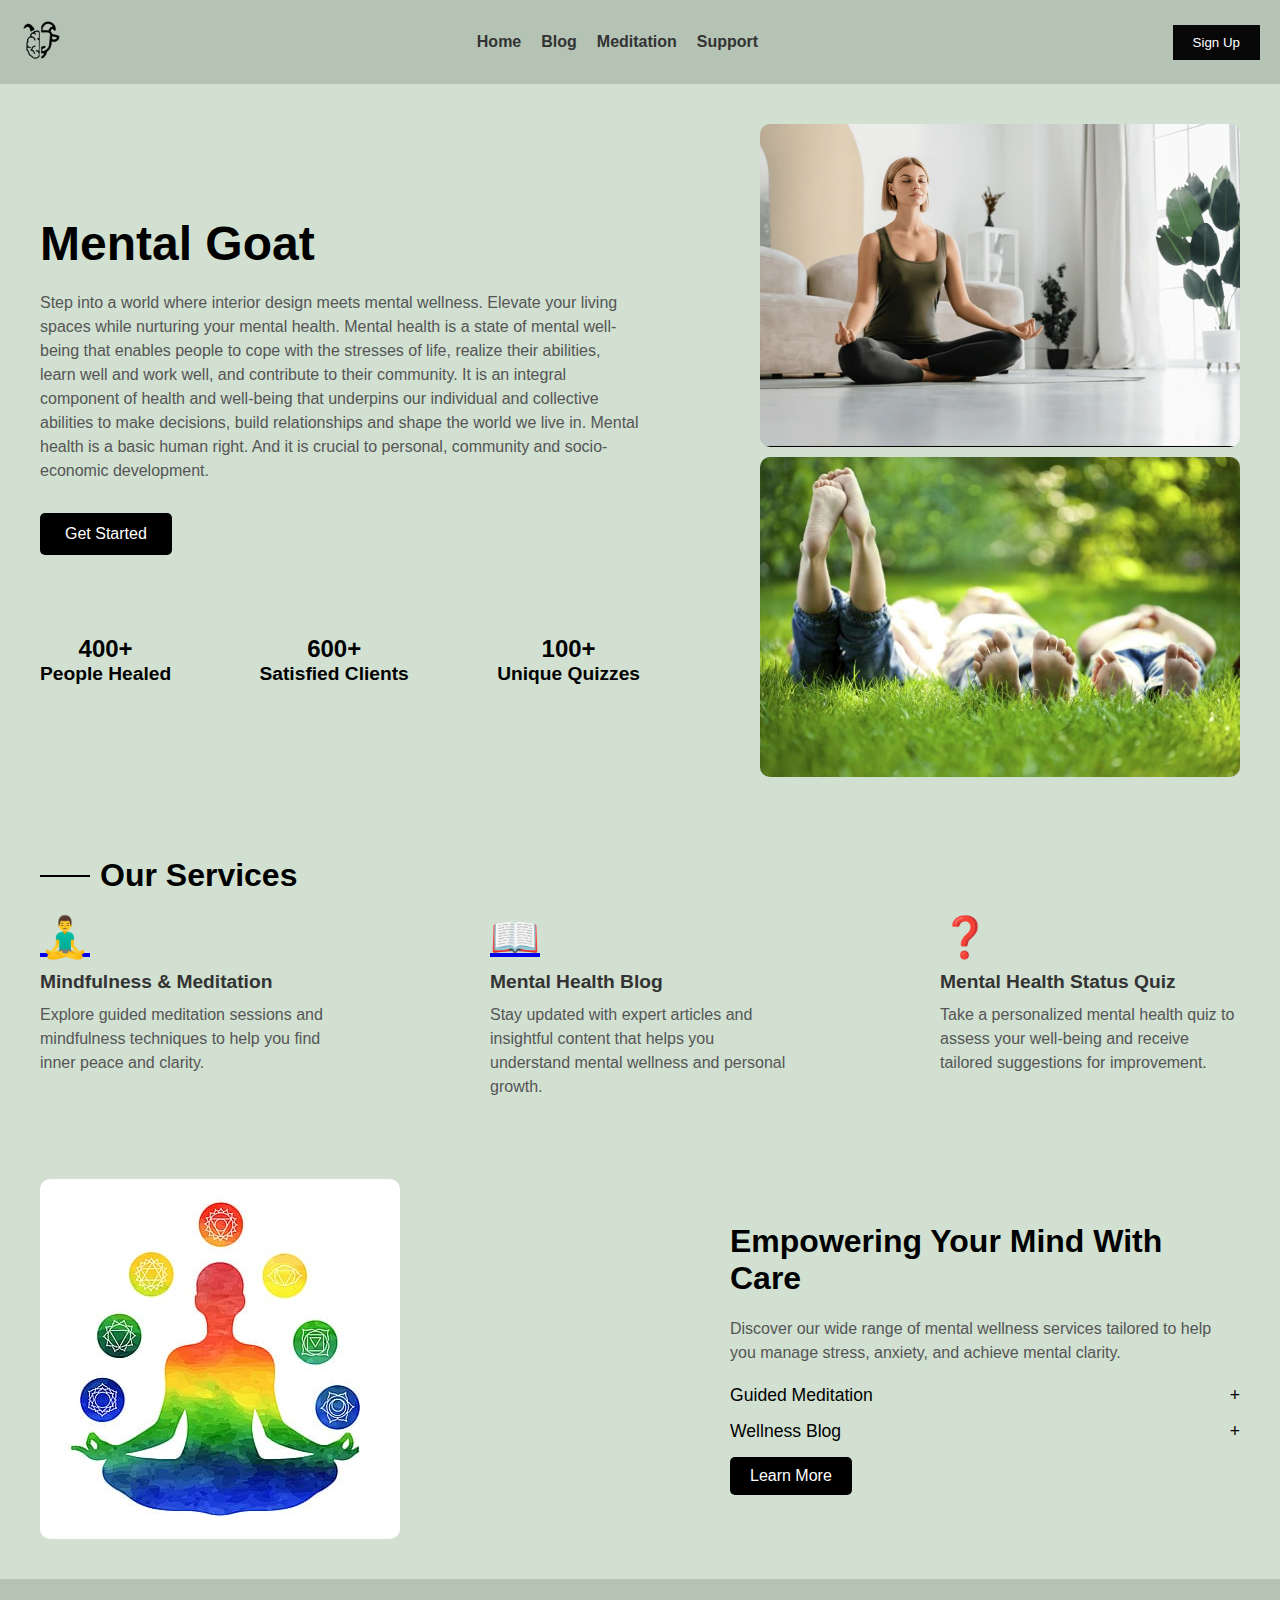
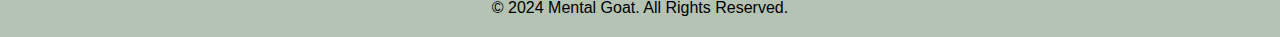
==== index.html @ 498f509a "first commit" ====
<!DOCTYPE html>
<html lang="en">

<head>
    <meta charset="UTF-8">
    <meta name="viewport" content="width=device-width, initial-scale=1.0">
    <title>Mental Goat</title>
    <link rel="stylesheet" href="./assignment3/styles.css">
</head>

<body>
    <header>
        <nav>
            <div class="logo">
                <img src="./assignment3/image/logo.png" alt="Mental Goat Logo">
            </div>
            <ul>
                <li><a href="index.html">Home</a></li>
                <li><a href="./assignment3/blog.html">Blog</a></li>
                <li><a href="./assignment3/bowl.html">Meditation</a></li>
                <li><a href="#">Support</a></li>
            </ul>
            <button class="sign-up">Sign Up</button>
        </nav>
    </header>

    <div class="mental-goat-section">
        
        <div class="mental-goat-content">
            <h2 class="mental-goat-title">Mental Goat</h2>
            <p class="mental-goat-description">
                Step into a world where interior design meets mental wellness. Elevate your living spaces while
                nurturing
                your mental health. Mental health is a state of mental well-being that enables people to cope with the
                stresses of life, realize their abilities, learn well and work well, and contribute to their community.
                It is an integral component of health and well-being that underpins our individual and collective
                abilities to make decisions, build relationships and shape the world we live in. Mental health is a
                basic human right. And it is crucial to personal, community and socio-economic development.
            </p>
            <button class="mental-goat-button">Get Started</button>

           
            <div class="mental-goat-stats">
                <div class="stat-item">
                    <span>400+</span>
                    People Healed
                </div>
                <div class="stat-item">
                    <span>600+</span>
                    Satisfied Clients
                </div>
                <div class="stat-item">
                    <span>100+</span>
                    Unique Quizzes
                </div>
            </div>
        </div>

       
        <div class="mental-goat-images">
            <img src="./assignment3/image/image1.png" alt="Image 1">
            <img src="./assignment3/image/image2.jpg" alt="Image 2">
            <!-- <img src="/assignment3/image/image3.jpg" alt="Image 3"> -->
        </div>
    </div>

    </div>
    </section> 

    <div class="services-section">
        <h2 class="services-title">Our Services</h2>
        <div class="services-container">
            <div class="service-item">
                <div class="service-icon"><a href="./assignment3/bowl.html">🧘‍♂️</a></div>
                <h3 class="service-title">Mindfulness & Meditation</h3>
                <p class="service-description">Explore guided meditation sessions and mindfulness techniques to help you
                    find inner peace and clarity.</p>
            </div>
            <div class="service-item">
                <div class="service-icon"><a href="./assignment3/blog.html">📖</a></div>
                <h3 class="service-title">Mental Health Blog</h3>
                <p class="service-description">Stay updated with expert articles and insightful content that helps you
                    understand mental wellness and personal growth.</p>
            </div>
            <div class="service-item">
                <div class="service-icon">❓</div>
                <h3 class="service-title">Mental Health Status Quiz</h3>
                <p class="service-description">Take a personalized mental health quiz to assess your well-being and
                    receive tailored suggestions for improvement.</p>
            </div>
        </div>
    </div>

    <div class="section-container">
        <img src="/assignment3/image/image3.jpg" alt="Mindfulness Meditation" class="section-image">
    
        <div class="section-content">
            <h2 class="section-title">Empowering Your Mind With Care</h2>
            <p class="section-description">Discover our wide range of mental wellness services tailored to help you
                manage stress, anxiety, and achieve mental clarity.</p>

            <a href="#" class="service-link">Guided Meditation <span>+</span></a>
            <a href="#" class="service-link">Wellness Blog <span>+</span></a>

            <button class="section-button">Learn More</button>
        </div>
    </div>

    <footer>
        <p>© 2024 Mental Goat. All Rights Reserved.</p>
    </footer>

    <script src="./assignment3/script.js"></script>
</body>

</html>
---- assignment3/styles.css ----
* {
    margin: 0;
    padding: 0;
    box-sizing: border-box;
}

body {
    font-family: Arial, sans-serif;
    background-color: #B4C3B4;
    color: #333;
}

header {
    background-color: #B4C3B4;
    padding: 20px;
}

.logo img {
    height: 40px;
}

nav {
    display: flex;
    justify-content: space-between;
    align-items: center;
}
nav ul {
    list-style: none;
    display: flex;
    gap: 20px;
}

nav ul li a {
    text-decoration: none;
    color: #333;
    font-weight: bold;
}

nav ul li a:hover {
    color: #000;
}

.sign-up {
    background-color: #070707;
    color: white;
    padding: 10px 20px;
    border: none;
    cursor: pointer;
}



/* Container styling */
.mental-goat-section {
    background-color: #d1e0d1; 
    padding: 40px;
    display: flex;
    justify-content: space-between;
    align-items: center;
    flex-wrap: wrap;
}


.mental-goat-content {
    width: 50%;
}

.mental-goat-title {
    font-size: 3rem;
    font-weight: bold;
    margin-bottom: 20px;
    color: #000;
}

.mental-goat-description {
    font-size: 1rem;
    color: #555;
    line-height: 1.5;
    margin-bottom: 30px;
}

.mental-goat-button {
    background-color: #000;
    color: #fff;
    padding: 12px 25px;
    font-size: 1rem;
    border: none;
    border-radius: 5px;
    cursor: pointer;
    margin-bottom: 40px;
}

.mental-goat-button:hover {
    background-color: #333;
}


.mental-goat-images {
    display: flex;
    flex-direction: column;
    gap: 10px;
    width: 40%;
}

.mental-goat-images img {
    width: 100%;
    height: auto;
    border-radius: 10px;
    object-fit: cover;
}


.mental-goat-stats {
    display: flex;
    justify-content: space-between;
    margin-top: 40px;
}

.stat-item {
    text-align: center;
    font-size: 1.2rem;
    font-weight: bold;
    color: #000;
}

.stat-item span {
    display: block;
    font-size: 1.5rem;
    font-weight: bold;
}


/* Container styling */
.services-section {
    background-color: #d1e0d1; 
    padding: 40px;
}

.services-title {
    font-size: 2rem;
    font-weight: bold;
    margin-bottom: 20px;
    color: #000;
    display: flex;
    align-items: center;
}

.services-title:before {
    content: '';
    width: 50px;
    height: 2px;
    background-color: #000;
    margin-right: 10px;
}

.services-container {
    display: flex;
    justify-content: space-between;
    gap: 20px;
}

.service-item {
    text-align: left;
    max-width: 300px;
}

.service-icon {
    font-size: 2.5rem;
    margin-bottom: 10px;
}

.service-title {
    font-weight: bold;
    font-size: 1.2rem;
    margin-bottom: 10px;
}

.service-description {
    font-size: 1rem;
    color: #555;
    line-height: 1.5;
}


.service-item:hover {
    transform: translateY(-5px);
    transition: all 0.3s ease;
}


.section-container {
    display: flex;
    justify-content: space-between;
    align-items: center;
    background-color: #d1e0d1; 
    padding: 40px;
}


.section-image {
    width: 30%;
    height: auto;
    object-fit: cover;
    border-radius: 10px;
}


.section-content {
    width: 45%;
    padding-left: 30px;
}

.section-title {
    font-size: 2rem;
    font-weight: bold;
    margin-bottom: 20px;
    color: #000;
}

.section-description {
    font-size: 1rem;
    color: #555;
    margin-bottom: 20px;
    line-height: 1.5;
}

.service-link {
    display: flex;
    justify-content: space-between;
    align-items: center;
    font-size: 1.1rem;
    color: #000;
    text-decoration: none;
    margin-bottom: 15px;
}

.service-link:hover {
    text-decoration: underline;
}

/* Button styling */
.section-button {
    background-color: #000;
    color: #fff;
    border: none;
    padding: 10px 20px;
    font-size: 1rem;
    border-radius: 5px;
    cursor: pointer;
}

.section-button:hover {
    background-color: #333;
}


footer {
    background-color: #B4C3B4;
    color: black;
    text-align: center;
    padding: 20px;
}
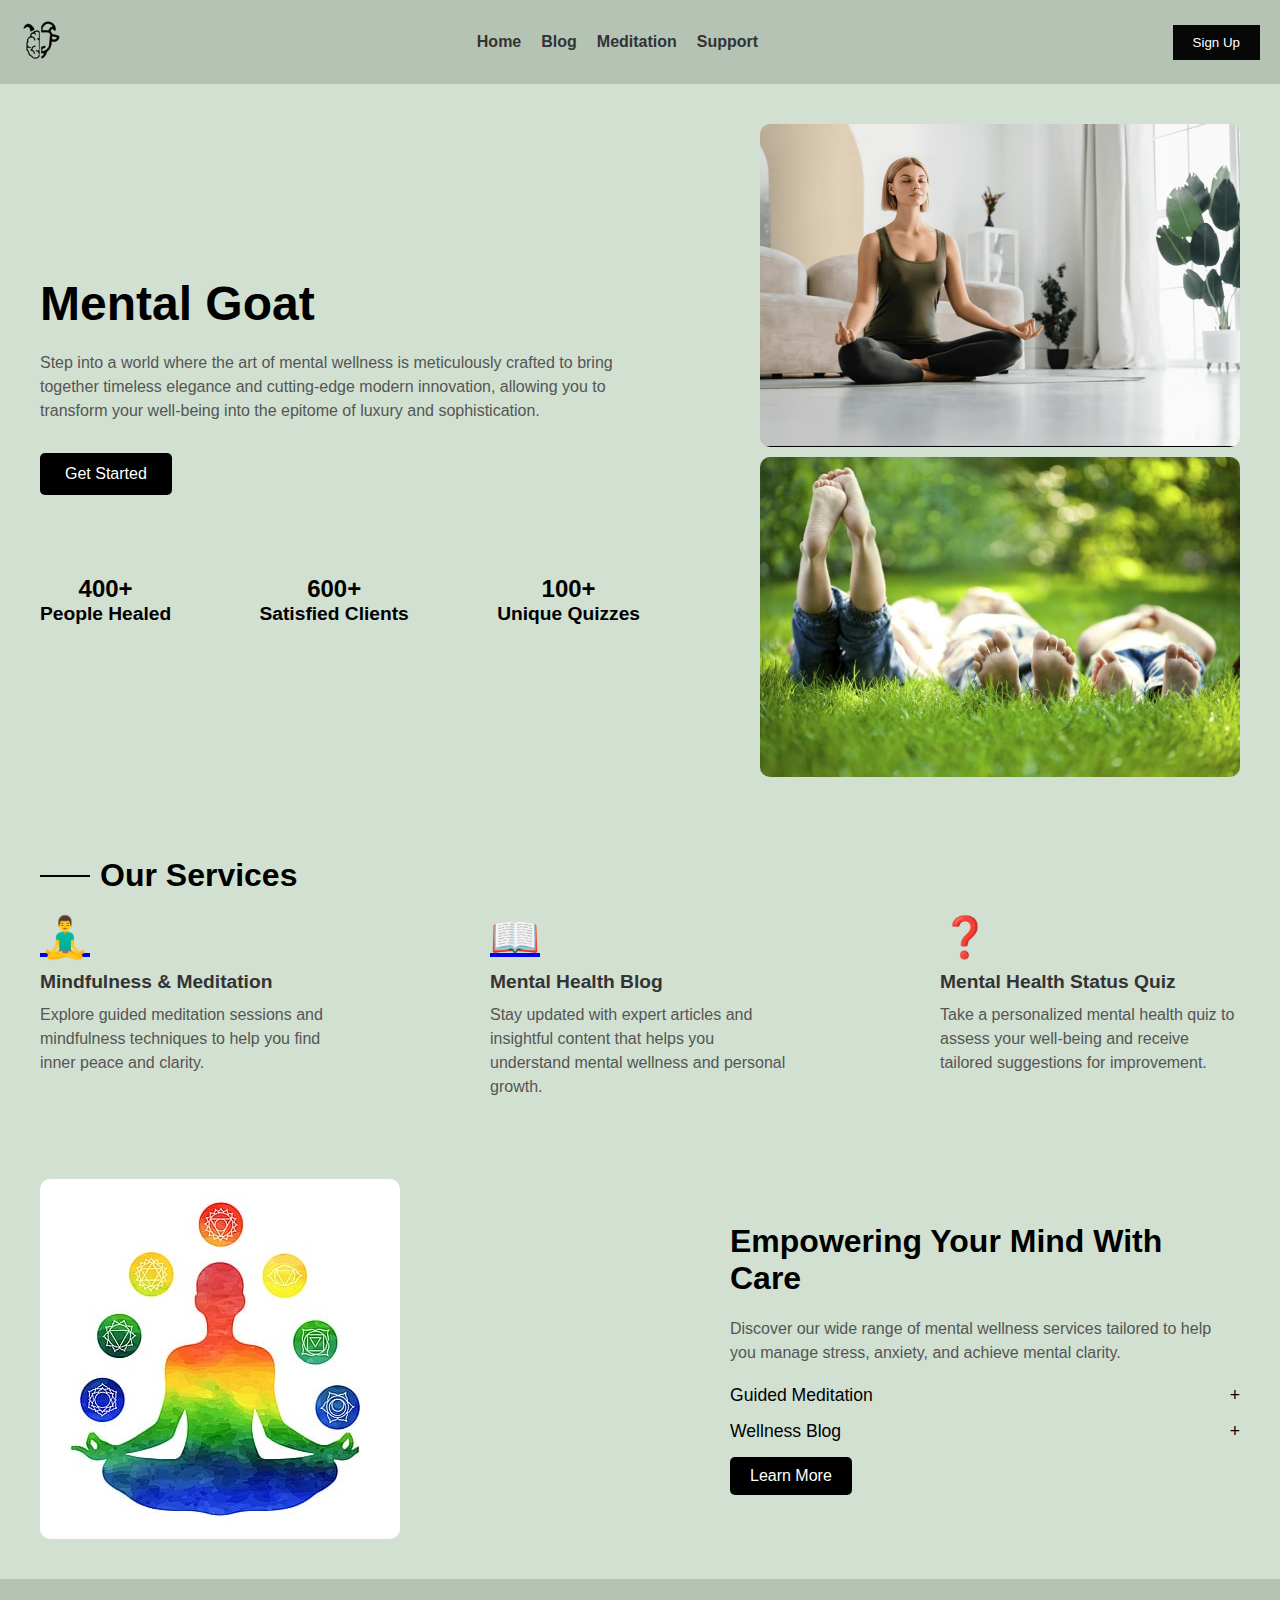
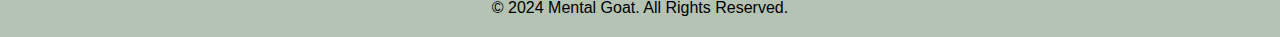
==== commit 7155df4c: "first commit" ====
--- a/index.html
+++ b/index.html
@@ -25,21 +25,15 @@
     </header>
 
     <div class="mental-goat-section">
-        
+        <!-- Left side content -->
         <div class="mental-goat-content">
             <h2 class="mental-goat-title">Mental Goat</h2>
             <p class="mental-goat-description">
-                Step into a world where interior design meets mental wellness. Elevate your living spaces while
-                nurturing
-                your mental health. Mental health is a state of mental well-being that enables people to cope with the
-                stresses of life, realize their abilities, learn well and work well, and contribute to their community.
-                It is an integral component of health and well-being that underpins our individual and collective
-                abilities to make decisions, build relationships and shape the world we live in. Mental health is a
-                basic human right. And it is crucial to personal, community and socio-economic development.
+                Step into a world where the art of mental wellness is meticulously crafted to bring together timeless elegance and cutting-edge modern innovation, allowing you to transform your well-being into the epitome of luxury and sophistication.
             </p>
             <button class="mental-goat-button">Get Started</button>
-
-           
+    
+            <!-- Stats below -->
             <div class="mental-goat-stats">
                 <div class="stat-item">
                     <span>400+</span>
@@ -55,29 +49,27 @@
                 </div>
             </div>
         </div>
-
-       
+    
+        <!-- Right side images -->
         <div class="mental-goat-images">
             <img src="./assignment3/image/image1.png" alt="Image 1">
             <img src="./assignment3/image/image2.jpg" alt="Image 2">
-            <!-- <img src="/assignment3/image/image3.jpg" alt="Image 3"> -->
+            <!-- <img src="./assignment3/image/image3.jpg" alt="Image 3"> -->
         </div>
     </div>
-
-    </div>
-    </section> 
+    
 
     <div class="services-section">
         <h2 class="services-title">Our Services</h2>
         <div class="services-container">
             <div class="service-item">
-                <div class="service-icon"><a href="./assignment3/bowl.html">🧘‍♂️</a></div>
+                <div class="service-icon"><a href="./assignment3/bowl.html">🧘‍♂️</div></a>
                 <h3 class="service-title">Mindfulness & Meditation</h3>
                 <p class="service-description">Explore guided meditation sessions and mindfulness techniques to help you
                     find inner peace and clarity.</p>
             </div>
             <div class="service-item">
-                <div class="service-icon"><a href="./assignment3/blog.html">📖</a></div>
+                <div class="service-icon"> <a href="./assignment3/blog.html">📖</div></a>
                 <h3 class="service-title">Mental Health Blog</h3>
                 <p class="service-description">Stay updated with expert articles and insightful content that helps you
                     understand mental wellness and personal growth.</p>
@@ -91,9 +83,12 @@
         </div>
     </div>
 
+
     <div class="section-container">
-        <img src="/assignment3/image/image3.jpg" alt="Mindfulness Meditation" class="section-image">
-    
+
+        <img src="./assignment3/image/image3.jpg" alt="Mindfulness Meditation" class="section-image">
+
+
         <div class="section-content">
             <h2 class="section-title">Empowering Your Mind With Care</h2>
             <p class="section-description">Discover our wide range of mental wellness services tailored to help you
@@ -106,6 +101,7 @@
         </div>
     </div>
 
+
     <footer>
         <p>© 2024 Mental Goat. All Rights Reserved.</p>
     </footer>
